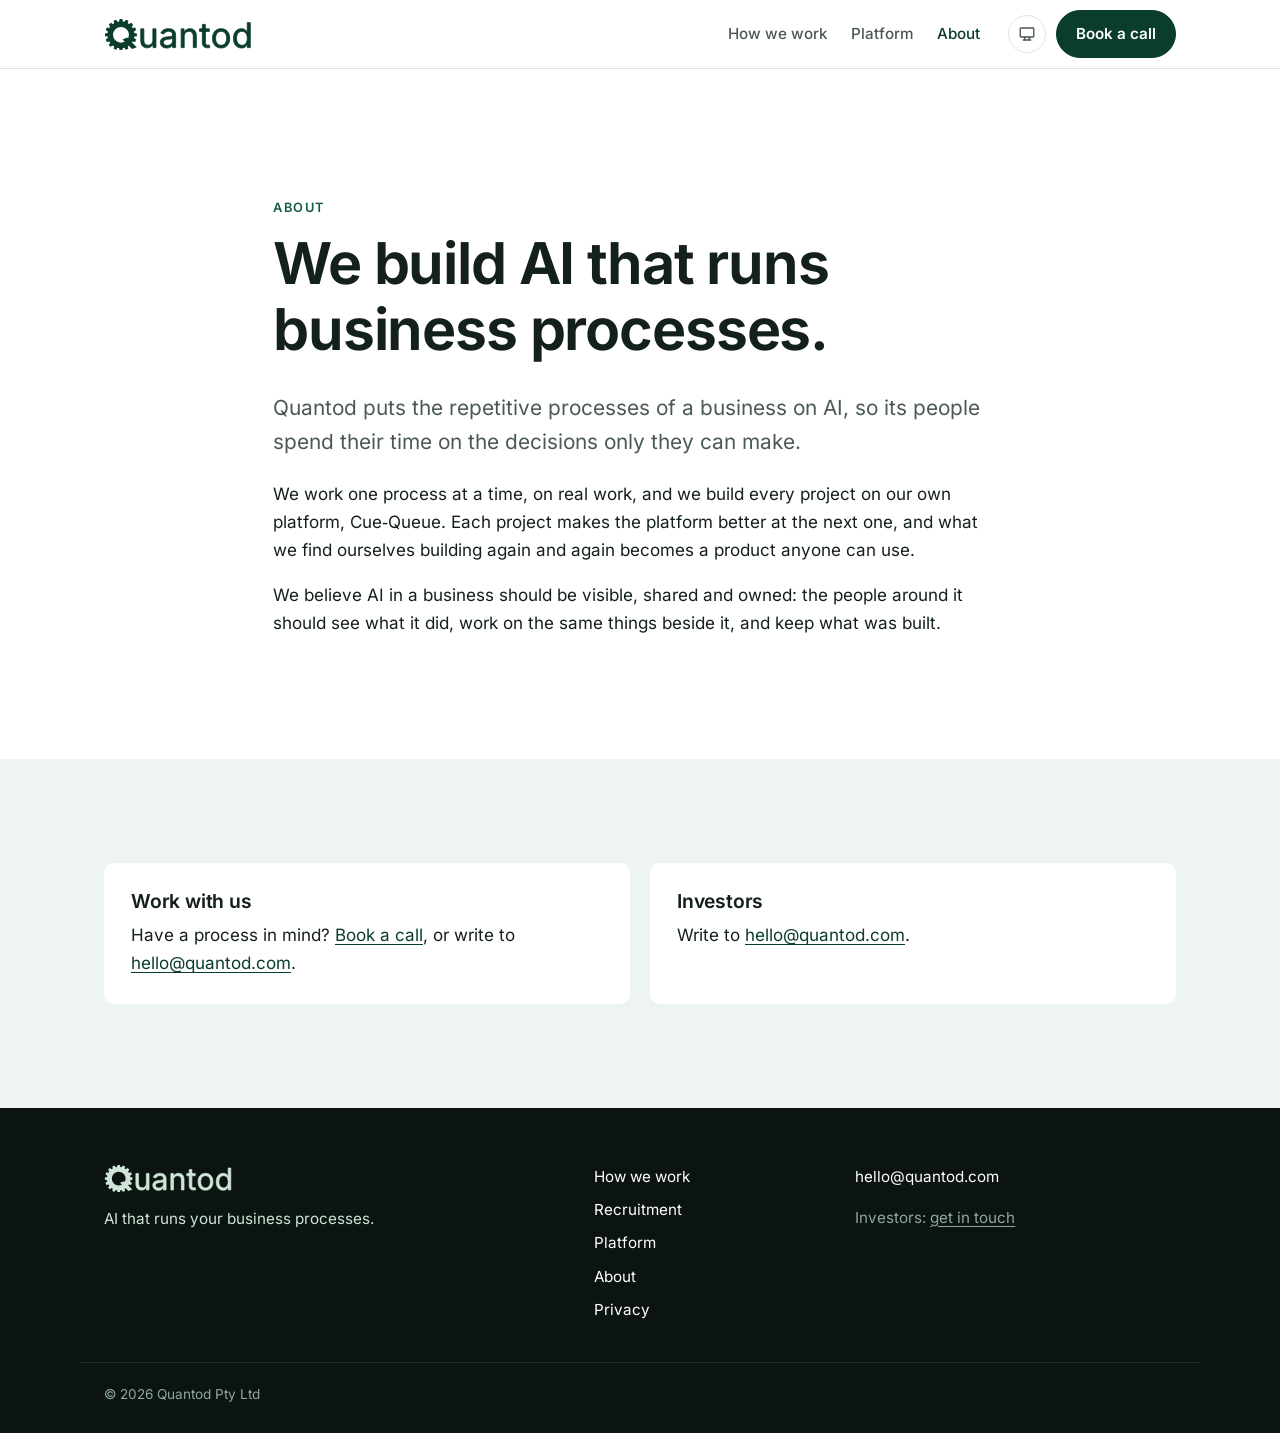
==== about/index.html @ 81e09321 "Publish quantod.com from quantod/qq 1ea03a45 + uncommitted changes" ====
<!doctype html>
<html lang="en">
<head>
  <meta charset="utf-8">
  <meta name="viewport" content="width=device-width, initial-scale=1">
  <title>About — Quantod</title>
  <meta name="description" content="Quantod builds AI that runs business processes. We deliver it as projects, on our own platform, and turn what repeats into products.">
  <link rel="canonical" href="https://quantod.com/about/">
  <meta property="og:type" content="website">
  <meta property="og:title" content="About — Quantod">
  <meta property="og:description" content="Quantod builds AI that runs business processes. We deliver it as projects, on our own platform, and turn what repeats into products.">
  <meta property="og:url" content="https://quantod.com/about/">
  <meta property="og:image" content="https://quantod.com/assets/share.png">
  <meta name="theme-color" content="#FFFFFF" media="(prefers-color-scheme: light)">
  <meta name="theme-color" content="#0C1310" media="(prefers-color-scheme: dark)">
  <link rel="icon" href="/favicon.svg" type="image/svg+xml">
  <link rel="icon" href="/favicon-32.png" sizes="32x32" type="image/png">
  <link rel="apple-touch-icon" href="/apple-touch-icon.png">
  <link rel="preload" href="/assets/fonts/inter.woff2" as="font" type="font/woff2" crossorigin>
  <script src="/assets/theme-init.js"></script>
  <link rel="stylesheet" href="/assets/site.css">
  <script src="/assets/theme.js" defer></script>
</head>
<body>
  <a class="skip" href="#main">Skip to content</a>
  <header class="top">
    <div class="wrap top-row">
      <a class="brand" href="/" aria-label="Quantod, home"><img class="for-light" src="/assets/quantod-wordmark-green.svg" alt="Quantod" width="150" height="32"><img class="for-dark" src="/assets/quantod-wordmark-on-dark.svg" alt="Quantod" width="150" height="32"></a>
      <nav class="nav" aria-label="Main">
        <a href="/how-we-work/">How we work</a>
        <a href="/platform/">Platform</a>
        <a href="/about/" aria-current="page">About</a>
      </nav>
      <div class="top-tools">
        <!-- Light → dark → system (theme.js). Icons: Tabler (MIT) sun, moon, device-desktop. -->
        <button type="button" class="theme-button" data-theme-button data-choice="auto" aria-label="Theme: System (change)" title="Theme: System">
          <svg class="icon-light" viewBox="0 0 24 24" width="18" height="18" fill="none" aria-hidden="true"><path d="M12 12m-4 0a4 4 0 1 0 8 0a4 4 0 1 0 -8 0"/><path d="M3 12h1m8 -9v1m8 8h1m-9 8v1m-6.4 -15.4l.7 .7m12.1 -.7l-.7 .7m0 11.4l.7 .7m-12.1 -.7l-.7 .7"/></svg>
          <svg class="icon-dark" viewBox="0 0 24 24" width="18" height="18" fill="none" aria-hidden="true"><path d="M12 3c.132 0 .263 0 .393 0a7.5 7.5 0 0 0 7.92 12.446a9 9 0 1 1 -8.313 -12.454z"/></svg>
          <svg class="icon-auto" viewBox="0 0 24 24" width="18" height="18" fill="none" aria-hidden="true"><path d="M3 5a1 1 0 0 1 1 -1h16a1 1 0 0 1 1 1v10a1 1 0 0 1 -1 1h-16a1 1 0 0 1 -1 -1v-10z"/><path d="M7 20h10"/><path d="M9 16v4"/><path d="M15 16v4"/></svg>
        </button>
        <a class="button" href="https://cal.com/quantod">Book a call</a>
      </div>
    </div>
  </header>

  <main id="main">

    <section class="hero">
      <div class="wrap narrow">
        <p class="eyebrow">About</p>
        <h1>We build AI that runs business processes.</h1>
        <p class="lead">Quantod puts the repetitive processes of a business on AI, so its people spend their time on the decisions only they can make.</p>
        <p>We work one process at a time, on real work, and we build every project on our own platform, Cue‑Queue. Each project makes the platform better at the next one, and what we find ourselves building again and again becomes a product anyone can use.</p>
        <p>We believe AI in a business should be visible, shared and owned: the people around it should see what it did, work on the same things beside it, and keep what was built.</p>
      </div>
    </section>

    <section class="tint">
      <div class="wrap grid two">
        <div class="card">
          <h3>Work with us</h3>
          <p>Have a process in mind? <a href="https://cal.com/quantod">Book a call</a>, or write to <a href="mailto:hello@quantod.com">hello@quantod.com</a>.</p>
        </div>
        <div class="card">
          <h3>Investors</h3>
          <p>Write to <a href="mailto:hello@quantod.com?subject=Investors">hello@quantod.com</a>.</p>
        </div>
      </div>
    </section>

  </main>

  <footer class="foot">
    <div class="wrap foot-row">
      <div>
        <img src="/assets/quantod-wordmark-on-dark.svg" alt="Quantod" width="130" height="28">
        <p>AI that runs your business processes.</p>
      </div>
      <nav aria-label="Footer">
        <a href="/how-we-work/">How we work</a>
        <a href="/recruitment/">Recruitment</a>
        <a href="/platform/">Platform</a>
        <a href="/about/">About</a>
        <a href="/privacy/">Privacy</a>
      </nav>
      <div>
        <p><a href="mailto:hello@quantod.com">hello@quantod.com</a></p>
        <p class="quiet">Investors: <a href="mailto:hello@quantod.com?subject=Investors">get in touch</a></p>
      </div>
    </div>
    <div class="wrap legal">© 2026 Quantod Pty Ltd</div>
  </footer>
</body>
</html>
---- assets/site.css ----
/* quantod.com — one stylesheet. Colours are the logo set's (dataroom/brand/logo/README.md), as roles:
   every rule below reads a role, and the two themes only set the roles. Dark applies when the visitor
   chose it, or chose nothing and their system is dark (theme-init.js sets data-theme). */
@font-face {
  font-family: "Inter";
  src: url("/assets/fonts/inter.woff2") format("woff2");
  font-weight: 100 900;
  font-display: swap;
}

:root {
  color-scheme: light;
  --bg: #FFFFFF;           /* page */
  --surface: #FFFFFF;      /* cards */
  --tint: #EEF5F0;         /* alternate sections */
  --ink: #14201B;          /* text */
  --ink-2: #4A5A52;        /* secondary text */
  --line: #DCE5DF;
  --accent: #0A3D2A;       /* racing green: links, buttons, marks */
  --accent-hover: #145C40;
  --on-accent: #FFFFFF;    /* text on an accent button */
  --accent-soft: #EEF5F0;  /* tags, ghost-button hover */
  --eyebrow: #145C40;
  --header-bg: rgba(255, 255, 255, 0.92);
  --band: #0A3D2A;         /* the green call-to-action band */
  --band-text: #CFE5D8;
  --band-button: #FFFFFF;
  --band-button-text: #0A3D2A;
  --foot-bg: #0B1410;
  --foot-text: #CFE5D8;
  --foot-dim: #8FA89A;
  --foot-line: #1E2C25;
  --radius: 10px;
  --wrap: 1120px;
  --font: "Inter", ui-sans-serif, system-ui, -apple-system, "Segoe UI", sans-serif;
}

/* dark: chosen, or the system's when nothing is chosen */
@media (prefers-color-scheme: dark) {
  :root:not([data-theme="light"]) {
    color-scheme: dark;
    --bg: #0C1310; --surface: #131D18; --tint: #101915;
    --ink: #E4ECE7; --ink-2: #A3B5AB; --line: #24332C;
    --accent: #CFE5D8; --accent-hover: #E6F2EB; --on-accent: #0A3D2A; --accent-soft: #1A2A22;
    --eyebrow: #8FC9A9; --header-bg: rgba(12, 19, 16, 0.9);
    --band: #0A3D2A; --band-text: #CFE5D8; --band-button: #CFE5D8; --band-button-text: #0A3D2A;
    --foot-bg: #070C0A; --foot-text: #CFE5D8; --foot-dim: #7F978A; --foot-line: #18241E;
  }
}
:root[data-theme="dark"] {
  color-scheme: dark;
  --bg: #0C1310; --surface: #131D18; --tint: #101915;
  --ink: #E4ECE7; --ink-2: #A3B5AB; --line: #24332C;
  --accent: #CFE5D8; --accent-hover: #E6F2EB; --on-accent: #0A3D2A; --accent-soft: #1A2A22;
  --eyebrow: #8FC9A9; --header-bg: rgba(12, 19, 16, 0.9);
  --band: #0A3D2A; --band-text: #CFE5D8; --band-button: #CFE5D8; --band-button-text: #0A3D2A;
  --foot-bg: #070C0A; --foot-text: #CFE5D8; --foot-dim: #7F978A; --foot-line: #18241E;
}

/* the wordmark: one image per theme, shown by the same rule as the colours */
.for-dark { display: none !important; }
@media (prefers-color-scheme: dark) {
  :root:not([data-theme="light"]) .for-light { display: none !important; }
  :root:not([data-theme="light"]) .for-dark { display: block !important; }
}
:root[data-theme="dark"] .for-light { display: none !important; }
:root[data-theme="dark"] .for-dark { display: block !important; }

* { box-sizing: border-box; }
html { -webkit-text-size-adjust: 100%; }
body {
  margin: 0; background: var(--bg); color: var(--ink);
  font: 400 17px/1.65 var(--font); font-feature-settings: "cv11", "ss01";
}
img { max-width: 100%; height: auto; display: block; }
a { color: var(--accent); text-underline-offset: 3px; }
a:hover { color: var(--accent-hover); }
:focus-visible { outline: 3px solid var(--accent); outline-offset: 3px; border-radius: 4px; }
.nowrap { white-space: nowrap; }

h1, h2, h3 { line-height: 1.15; letter-spacing: -0.02em; margin: 0 0 0.5em; color: var(--ink); }
h1 { font-size: clamp(2.2rem, 5.2vw, 3.6rem); font-weight: 650; }
h2 { font-size: clamp(1.6rem, 3.4vw, 2.3rem); font-weight: 650; }
h3 { font-size: 1.2rem; font-weight: 620; letter-spacing: -0.01em; }
p { margin: 0 0 1em; }
.lead { font-size: clamp(1.1rem, 1.9vw, 1.3rem); color: var(--ink-2); max-width: 40em; }
.eyebrow { font-size: 0.8rem; font-weight: 600; letter-spacing: 0.12em; text-transform: uppercase; color: var(--eyebrow); margin-bottom: 0.9em; }
.quiet { color: var(--ink-2); }

.wrap { max-width: var(--wrap); margin: 0 auto; padding: 0 24px; }
.skip { position: absolute; left: -9999px; }
.skip:focus { left: 16px; top: 12px; background: var(--bg); padding: 8px 12px; z-index: 10; }

/* buttons */
.button {
  display: inline-block; background: var(--accent); color: var(--on-accent); text-decoration: none;
  font-weight: 600; font-size: 0.95rem; padding: 0.7em 1.25em; border-radius: 999px;
  border: 1px solid var(--accent); white-space: nowrap;
}
.button:hover { background: var(--accent-hover); border-color: var(--accent-hover); color: var(--on-accent); }
.button.ghost { background: transparent; color: var(--accent); }
.button.ghost:hover { background: var(--accent-soft); color: var(--accent); }
.button.big { font-size: 1.05rem; padding: 0.85em 1.6em; }
.actions { display: flex; flex-wrap: wrap; gap: 12px; align-items: center; margin-top: 1.6em; }

/* header */
.top { border-bottom: 1px solid var(--line); background: var(--header-bg); backdrop-filter: blur(8px); position: sticky; top: 0; z-index: 5; }
.top-row { display: flex; align-items: center; gap: 28px; height: 68px; }
.brand img { width: 150px; }
.nav { display: flex; gap: 24px; margin-left: auto; }
.nav a { color: var(--ink-2); text-decoration: none; font-weight: 500; font-size: 0.95rem; }
.nav a:hover, .nav a[aria-current="page"] { color: var(--accent); }

/* the theme button: light → dark → system; shown only where its script runs */
.theme-button {
  display: none; place-items: center; width: 38px; height: 38px; padding: 0; border-radius: 50%;
  border: 1px solid var(--line); background: transparent; color: var(--ink-2); cursor: pointer;
}
[data-js] .theme-button { display: inline-grid; }
.theme-button:hover { color: var(--accent); background: var(--accent-soft); }
.theme-button svg { stroke: currentColor; stroke-width: 1.8; stroke-linecap: round; stroke-linejoin: round; }
.theme-button svg { display: none; }
.theme-button[data-choice="light"] .icon-light,
.theme-button[data-choice="dark"] .icon-dark,
.theme-button[data-choice="auto"] .icon-auto { display: block; }

/* sections */
section { padding: clamp(56px, 9vw, 104px) 0; }
section.tint { background: var(--tint); }
section.dark { background: var(--band); color: #FFFFFF; }
section.dark h2, section.dark h3 { color: #FFFFFF; }
section.dark .lead, section.dark p { color: var(--band-text); }
section.dark a:not(.button) { color: #FFFFFF; }
section.dark .button { background: var(--band-button); color: var(--band-button-text); border-color: var(--band-button); }
section.dark .button:hover { background: var(--band-text); border-color: var(--band-text); }
.hero { padding-top: clamp(64px, 11vw, 128px); }
.hero h1 { max-width: 15em; }
.narrow { max-width: 46em; }
.stack-top { margin-top: 32px; }
.align-center { align-items: center; }
.align-start { align-items: start; }

.grid { display: grid; gap: 20px; }
.grid.two { grid-template-columns: repeat(2, minmax(0, 1fr)); }
.grid.three { grid-template-columns: repeat(3, minmax(0, 1fr)); }
.grid.four { grid-template-columns: repeat(4, minmax(0, 1fr)); }
.card { background: var(--surface); border: 1px solid var(--line); border-radius: var(--radius); padding: 26px; }
.card p:last-child { margin-bottom: 0; }
.card .tag { display: inline-block; font-size: 0.78rem; font-weight: 600; color: var(--eyebrow); background: var(--accent-soft); border-radius: 999px; padding: 0.2em 0.7em; margin-bottom: 0.9em; }
.tint .card { border-color: transparent; }

/* numbered steps */
.steps { counter-reset: step; }
.step { position: relative; padding-top: 58px; }
.card.step { padding-top: 84px; }
.step::before {
  counter-increment: step; content: counter(step);
  position: absolute; top: 0; left: 0; width: 40px; height: 40px; border-radius: 50%;
  display: grid; place-items: center; font-weight: 650; color: var(--accent); border: 1.5px solid var(--accent);
}
.card.step::before { top: 26px; left: 26px; }

/* example story: before / now / people decide */
.story dl { margin: 0; display: grid; gap: 10px; }
.story dt { font-size: 0.78rem; font-weight: 600; letter-spacing: 0.08em; text-transform: uppercase; color: var(--eyebrow); }
.story dd { margin: 0 0 6px; }
.story .more { margin-top: 16px; }

/* the flow diagram on the home page */
.flow { display: grid; grid-template-columns: repeat(4, minmax(0, 1fr)); gap: 0; margin-top: 40px; }
.flow > div { position: relative; padding: 22px 26px 22px 0; border-top: 2px solid var(--accent); }
.flow > div::before { content: ""; position: absolute; top: -7px; left: 0; width: 12px; height: 12px; border-radius: 50%; background: var(--accent); }
.flow strong { display: block; margin: 10px 0 4px; }
.flow span { color: var(--ink-2); font-size: 0.95rem; }

/* lists with ticks */
.ticks { list-style: none; padding: 0; margin: 0; display: grid; gap: 12px; }
.ticks li { padding-left: 32px; position: relative; }
.ticks li::before { content: ""; position: absolute; left: 0; top: 0.45em; width: 18px; height: 10px; border-left: 2.5px solid var(--accent); border-bottom: 2.5px solid var(--accent); transform: rotate(-45deg); transform-origin: left; }

/* FAQ */
details { border-top: 1px solid var(--line); padding: 18px 0; }
details:last-of-type { border-bottom: 1px solid var(--line); }
summary { cursor: pointer; font-weight: 600; list-style: none; display: flex; justify-content: space-between; gap: 16px; }
summary::-webkit-details-marker { display: none; }
summary::after { content: "+"; color: var(--accent); font-weight: 400; font-size: 1.4rem; line-height: 1; }
details[open] summary::after { content: "–"; }
details p { margin: 12px 0 0; color: var(--ink-2); }

/* footer */
.foot { background: var(--foot-bg); color: var(--foot-text); padding: 56px 0 28px; font-size: 0.95rem; }
.foot a { color: #FFFFFF; text-decoration: none; }
.foot a:hover { text-decoration: underline; color: #FFFFFF; }
.foot-row { display: grid; grid-template-columns: 2fr 1fr 1.4fr; gap: 32px; }
.foot-row img { width: 130px; margin-bottom: 14px; }
.foot nav { display: grid; gap: 8px; align-content: start; }
.foot .quiet { color: var(--foot-dim); }
.foot .quiet a { color: var(--foot-dim); text-decoration: underline; }
.legal { margin-top: 40px; padding-top: 20px; border-top: 1px solid var(--foot-line); color: var(--foot-dim); font-size: 0.85rem; }

@media (max-width: 900px) {
  .grid.three, .grid.four { grid-template-columns: repeat(2, minmax(0, 1fr)); }
  .flow { grid-template-columns: repeat(2, minmax(0, 1fr)); row-gap: 8px; }
}
@media (max-width: 640px) {
  body { font-size: 16px; }
  .wrap { padding: 0 16px; }
  .top-row { gap: 10px; height: auto; flex-wrap: wrap; padding: 12px 16px 0; }
  .brand img { width: 124px; }
  .top-tools { margin-left: auto; }
  .top .button { font-size: 0.85rem; padding: 0.55em 1em; }
  .nav { order: 3; width: 100%; margin: 0; gap: 20px; padding: 10px 0 12px; }
  .grid.two, .grid.three, .grid.four, .flow, .foot-row { grid-template-columns: minmax(0, 1fr); }
}
.top-tools { display: flex; align-items: center; gap: 10px; }
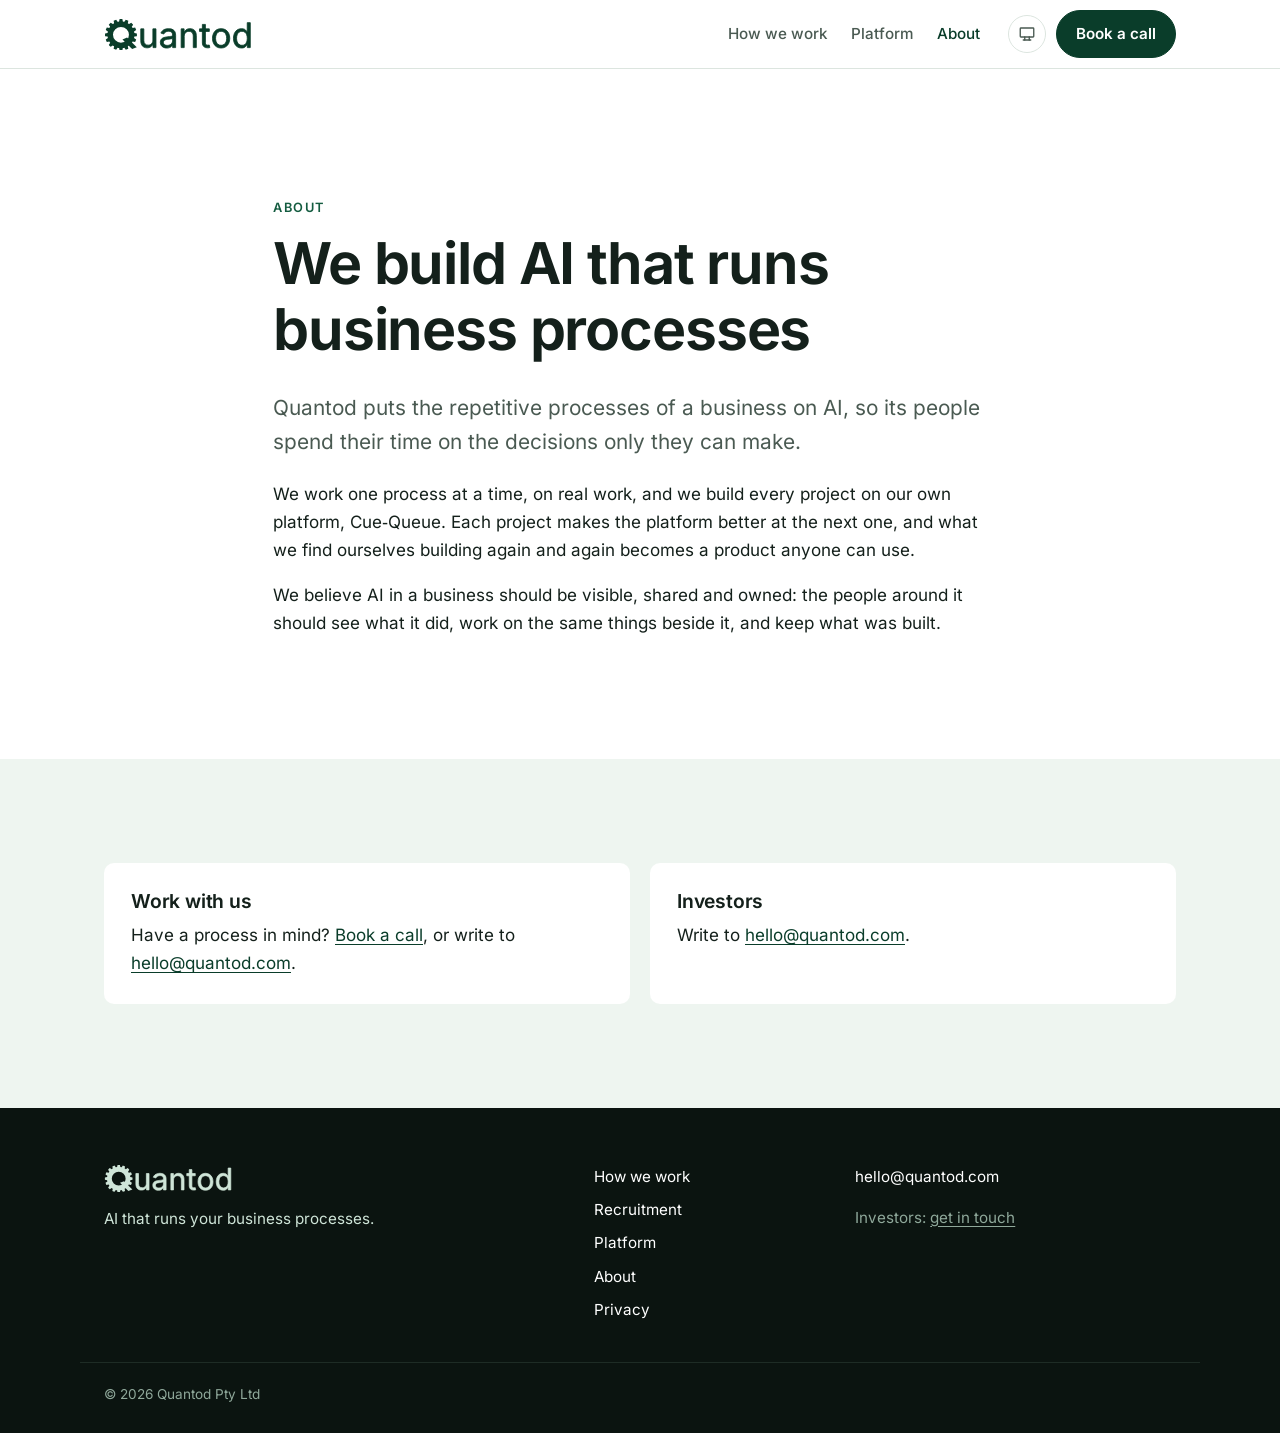
==== commit b4a7fb91: "Publish quantod.com from quantod/qq 80ca9e2c" ====
--- a/about/index.html
+++ b/about/index.html
@@ -3,6 +3,11 @@
 <head>
   <meta charset="utf-8">
   <meta name="viewport" content="width=device-width, initial-scale=1">
+  <!-- The site draws its own light and dark themes (site.css, the header's switch). darkreader-lock
+       keeps Dark Reader from darkening it again; color-scheme tells browsers (Chrome's forced dark on
+       Android, Samsung Internet, …) that both schemes are drawn here, so they leave the page alone. -->
+  <meta name="darkreader-lock">
+  <meta name="color-scheme" content="light dark">
   <title>About — Quantod</title>
   <meta name="description" content="Quantod builds AI that runs business processes. We deliver it as projects, on our own platform, and turn what repeats into products.">
   <link rel="canonical" href="https://quantod.com/about/">
@@ -11,6 +16,7 @@
   <meta property="og:description" content="Quantod builds AI that runs business processes. We deliver it as projects, on our own platform, and turn what repeats into products.">
   <meta property="og:url" content="https://quantod.com/about/">
   <meta property="og:image" content="https://quantod.com/assets/share.png">
+  <!-- The browser bar's colour: by the system, until the visitor picks a theme (theme.js). -->
   <meta name="theme-color" content="#FFFFFF" media="(prefers-color-scheme: light)">
   <meta name="theme-color" content="#0C1310" media="(prefers-color-scheme: dark)">
   <link rel="icon" href="/favicon.svg" type="image/svg+xml">
@@ -48,7 +54,7 @@
     <section class="hero">
       <div class="wrap narrow">
         <p class="eyebrow">About</p>
-        <h1>We build AI that runs business processes.</h1>
+        <h1>We build AI that runs business processes</h1>
         <p class="lead">Quantod puts the repetitive processes of a business on AI, so its people spend their time on the decisions only they can make.</p>
         <p>We work one process at a time, on real work, and we build every project on our own platform, Cue‑Queue. Each project makes the platform better at the next one, and what we find ourselves building again and again becomes a product anyone can use.</p>
         <p>We believe AI in a business should be visible, shared and owned: the people around it should see what it did, work on the same things beside it, and keep what was built.</p>
--- a/assets/site.css
+++ b/assets/site.css
@@ -9,7 +9,7 @@
 }
 
 :root {
-  color-scheme: light;
+  color-scheme: light dark;   /* both drawn here; the rules below say which is in use */
   --bg: #FFFFFF;           /* page */
   --surface: #FFFFFF;      /* cards */
   --tint: #EEF5F0;         /* alternate sections */
@@ -30,6 +30,10 @@
   --foot-text: #CFE5D8;
   --foot-dim: #8FA89A;
   --foot-line: #1E2C25;
+  --wash: #1F7A57;         /* the hero's wash: green from the top right … */
+  --wash-strength: 30%;
+  --wash-2: #B9DCC8;       /* … a pale pool at the bottom left … */
+  --wash-2-strength: 70%;
   --radius: 10px;
   --wrap: 1120px;
   --font: "Inter", ui-sans-serif, system-ui, -apple-system, "Segoe UI", sans-serif;
@@ -45,6 +49,7 @@
     --eyebrow: #8FC9A9; --header-bg: rgba(12, 19, 16, 0.9);
     --band: #0A3D2A; --band-text: #CFE5D8; --band-button: #CFE5D8; --band-button-text: #0A3D2A;
     --foot-bg: #070C0A; --foot-text: #CFE5D8; --foot-dim: #7F978A; --foot-line: #18241E;
+    --wash: #2F9B6E; --wash-strength: 34%; --wash-2: #1F7A57; --wash-2-strength: 30%;
   }
 }
 :root[data-theme="dark"] {
@@ -55,7 +60,12 @@
   --eyebrow: #8FC9A9; --header-bg: rgba(12, 19, 16, 0.9);
   --band: #0A3D2A; --band-text: #CFE5D8; --band-button: #CFE5D8; --band-button-text: #0A3D2A;
   --foot-bg: #070C0A; --foot-text: #CFE5D8; --foot-dim: #7F978A; --foot-line: #18241E;
-}
+  --wash: #2F9B6E; --wash-strength: 34%; --wash-2: #1F7A57; --wash-2-strength: 30%;
+}
+
+/* A visitor who picked light keeps it even on a dark system: "only" stops browsers that darken pages
+   on their own (Chrome's forced dark, Samsung Internet) from doing it to this one. */
+:root[data-theme="light"] { color-scheme: only light; }
 
 /* the wordmark: one image per theme, shown by the same rule as the colours */
 .for-dark { display: none !important; }
@@ -135,6 +145,14 @@
 section.dark .button:hover { background: var(--band-text); border-color: var(--band-text); }
 .hero { padding-top: clamp(64px, 11vw, 128px); }
 .hero h1 { max-width: 15em; }
+/* The home page's hero: the brand green washing in from the top right, a fainter echo at the bottom
+   left, over the page colour. CSS only, so it is there in the first paint. */
+.hero.wash {
+  background:
+    radial-gradient(70% 120% at 95% -10%, color-mix(in srgb, var(--wash) var(--wash-strength), transparent), transparent 72%),
+    radial-gradient(55% 90% at 0% 110%, color-mix(in srgb, var(--wash-2) var(--wash-2-strength), transparent), transparent 70%),
+    linear-gradient(180deg, var(--bg) 40%, var(--tint));   /* … and the page fading into the section below */
+}
 .narrow { max-width: 46em; }
 .stack-top { margin-top: 32px; }
 .align-center { align-items: center; }
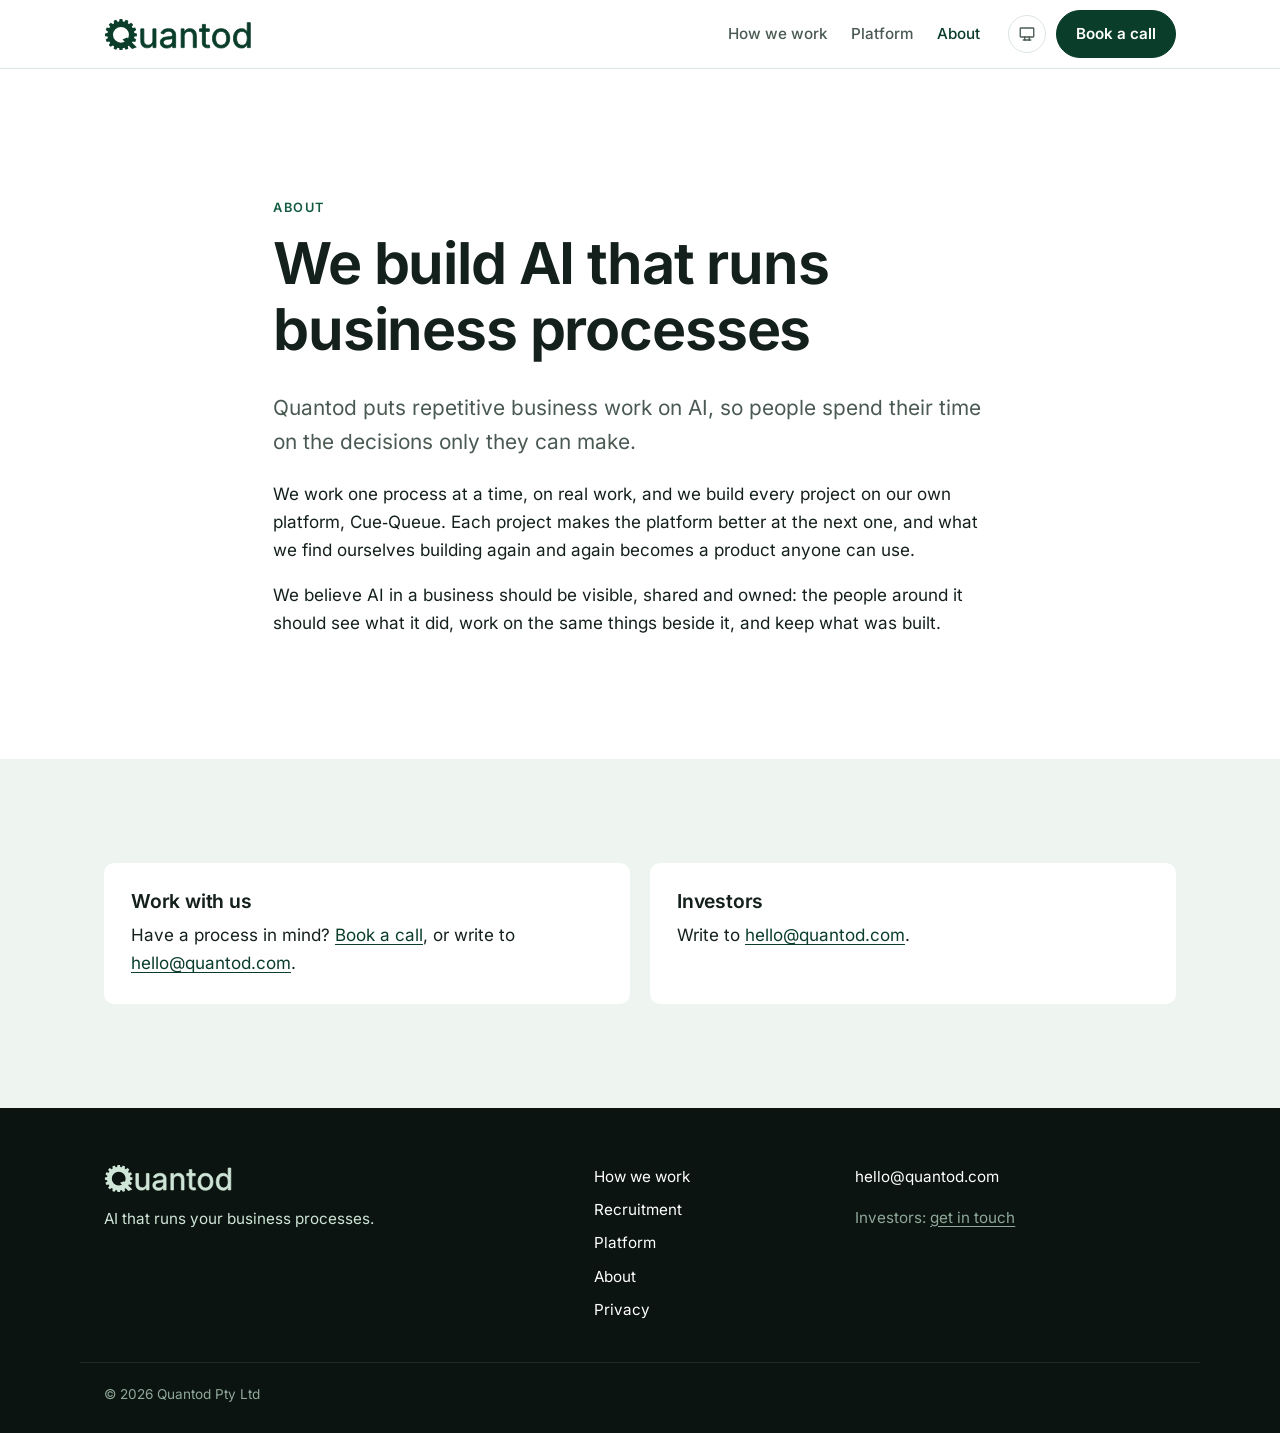
==== commit 5bd3b683: "Publish quantod.com from quantod/qq 84be8e8c + uncommitted changes" ====
--- a/about/index.html
+++ b/about/index.html
@@ -55,7 +55,7 @@
       <div class="wrap narrow">
         <p class="eyebrow">About</p>
         <h1>We build AI that runs business processes</h1>
-        <p class="lead">Quantod puts the repetitive processes of a business on AI, so its people spend their time on the decisions only they can make.</p>
+        <p class="lead">Quantod puts repetitive business work on AI, so people spend their time on the decisions only they can make.</p>
         <p>We work one process at a time, on real work, and we build every project on our own platform, Cue‑Queue. Each project makes the platform better at the next one, and what we find ourselves building again and again becomes a product anyone can use.</p>
         <p>We believe AI in a business should be visible, shared and owned: the people around it should see what it did, work on the same things beside it, and keep what was built.</p>
       </div>
